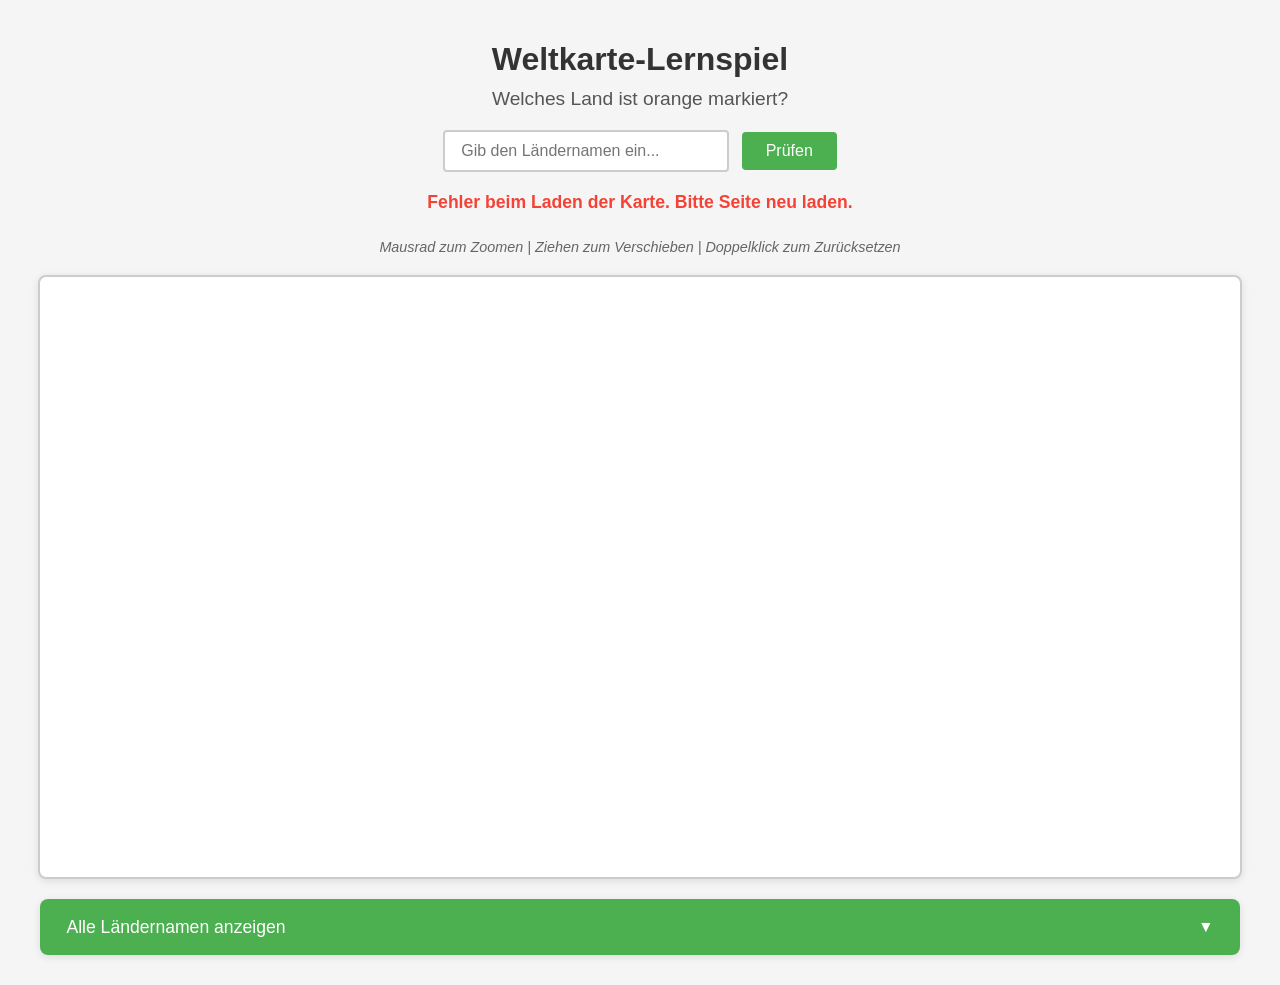
==== index.html @ 850b7359 "feat(INITIAL): Initial commit" ====
<!DOCTYPE html>
<html lang="de">
<head>
    <meta charset="UTF-8">
    <meta name="viewport" content="width=device-width, initial-scale=1.0">
    <title>Weltkarte Länderspiel</title>
    <link rel="stylesheet" href="css/styles.css">
</head>
<body>
    <h1>Weltkarte‑Lernspiel</h1>
    <p id="question">Welches Land ist orange markiert?</p>

    <div class="input-container">
        <input 
            type="text" 
            id="countryInput" 
            placeholder="Gib den Ländernamen ein..." 
            autocomplete="off"
            aria-label="Länderantwort eingeben">
        <button aria-label="Antwort prüfen">Prüfen</button>
    </div>

    <p id="status"></p>
    <p id="controls">Mausrad zum Zoomen | Ziehen zum Verschieben | Doppelklick zum Zurücksetzen</p>

    <div id="mapContainer" role="application" aria-label="Interaktive Weltkarte"></div>

    <div class="accordion-container">
        <button class="accordion-button" id="countryListToggle" aria-expanded="false">
            Alle Ländernamen anzeigen
            <span class="accordion-icon">▼</span>
        </button>
        <div class="accordion-content" id="countryList">
            <!-- Will be populated by JavaScript -->
        </div>
    </div>

    <script type="module" src="js/game.js"></script>
</body>
</html>
---- css/styles.css ----
/* Global Styles */
body {
    font-family: Arial, sans-serif;
    text-align: center;
    margin: 0;
    padding: 20px;
    background-color: #f5f5f5;
}

h1 {
    color: #333;
    margin-bottom: 10px;
}

/* Map Container */
#mapContainer {
    width: 100%;
    max-width: 1200px;
    margin: 20px auto;
    overflow: hidden;
    cursor: grab;
    height: 600px;
    position: relative;
    background-color: #fff;
    border: 2px solid #ccc;
    border-radius: 8px;
    box-shadow: 0 2px 8px rgba(0, 0, 0, 0.1);
}

#mapContainer:active {
    cursor: grabbing;
}

#mapContainer svg {
    width: 100%;
    height: auto;
}

/* Default country color */
#mapContainer svg path {
    fill: #d3d3d3;
    stroke: #999;
    stroke-width: 0.5;
}

/* Country States */
#mapContainer svg path.guessed {
    fill: #4CAF50 !important; /* Green - same as button */
}

#mapContainer svg path.target {
    fill: #FF8C00 !important; /* Dark Orange */
}

/* Highlight circle for small countries */
.country-highlight-circle {
    fill: none;
    stroke: red;
    stroke-width: 2;
    stroke-dasharray: 5, 5;
    animation: pulse 2s ease-in-out infinite;
}

@keyframes pulse {
    0%, 100% {
        stroke-opacity: 1;
        stroke-width: 2;
    }
    50% {
        stroke-opacity: 0.5;
        stroke-width: 3;
    }
}

/* Input and Controls */
.input-container {
    margin: 20px 0;
    display: block;
}

input {
    padding: 0.6em 1em;
    font-size: 1em;
    margin-right: 8px;
    border: 2px solid #ccc;
    border-radius: 4px;
    min-width: 250px;
}

input:focus {
    outline: none;
    border-color: #4CAF50;
}

button {
    padding: 0.6em 1.5em;
    font-size: 1em;
    background-color: #4CAF50;
    color: white;
    border: none;
    border-radius: 4px;
    cursor: pointer;
    transition: background-color 0.3s;
}

button:hover {
    background-color: #45a049;
}

button:active {
    background-color: #3d8b40;
}

/* Status Messages */
#question {
    font-size: 1.2em;
    color: #555;
    margin: 10px 0;
}

#status {
    margin-top: 12px;
    font-weight: bold;
    font-size: 1.1em;
    min-height: 30px;
}

#controls {
    margin-top: 10px;
    font-size: 0.9em;
    color: #666;
    font-style: italic;
}

/* Success Message */
.success {
    color: #4CAF50;
}

.error {
    color: #f44336;
}

/* Accordion Styles */
.accordion-container {
    max-width: 1200px;
    margin: 10px auto;
    background-color: #fff;
    border-radius: 8px;
    box-shadow: 0 2px 8px rgba(0, 0, 0, 0.1);
    overflow: hidden;
}

.accordion-button {
    width: 100%;
    padding: 1em 1.5em;
    font-size: 1.1em;
    background-color: #4CAF50;
    color: white;
    border: none;
    cursor: pointer;
    text-align: left;
    display: flex;
    justify-content: space-between;
    align-items: center;
    transition: background-color 0.3s;
}

.accordion-button:hover {
    background-color: #45a049;
}

.accordion-icon {
    transition: transform 0.3s;
    font-size: 0.9em;
}

.accordion-button[aria-expanded="true"] .accordion-icon {
    transform: rotate(180deg);
}

.accordion-content {
    max-height: 0;
    overflow: hidden;
    transition: max-height 0.3s ease-out;
    background-color: #fff;
}

.accordion-content.active {
    max-height: 600px;
    overflow-y: auto;
}

.country-list {
    display: grid;
    grid-template-columns: repeat(auto-fill, minmax(200px, 1fr));
    gap: 10px;
    padding: 20px;
    list-style: none;
    margin: 0;
}

.country-list li {
    padding: 8px 12px;
    background-color: #f9f9f9;
    border-left: 3px solid #ddd;
    border-radius: 4px;
    font-size: 0.95em;
}

.country-list li.guessed-country {
    background-color: #e8f5e9;
    border-left-color: #4CAF50;
    color: #2e7d32;
}
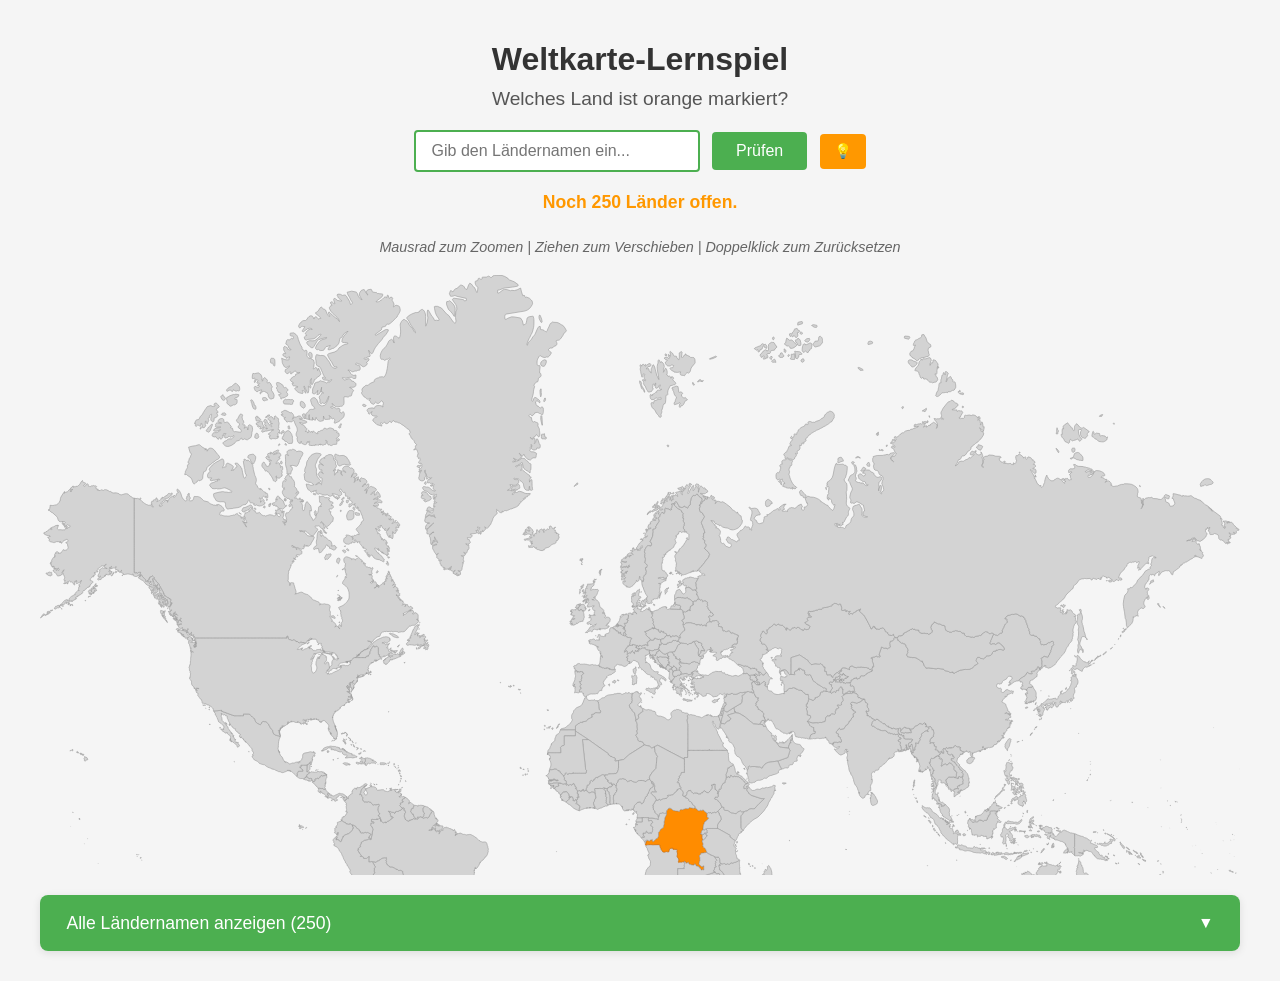
==== commit 9fad61be: "feat: add solution button to reveal current country name" ====
--- a/index.html
+++ b/index.html
@@ -17,7 +17,8 @@
             placeholder="Gib den Ländernamen ein..." 
             autocomplete="off"
             aria-label="Länderantwort eingeben">
-        <button aria-label="Antwort prüfen">Prüfen</button>
+        <button id="checkButton" aria-label="Antwort prüfen">Prüfen</button>
+        <button id="solutionButton" class="solution-button" aria-label="Lösung anzeigen">💡</button>
     </div>
 
     <p id="status"></p>
--- a/css/styles.css
+++ b/css/styles.css
@@ -21,10 +21,7 @@
     cursor: grab;
     height: 600px;
     position: relative;
-    background-color: #fff;
-    border: 2px solid #ccc;
-    border-radius: 8px;
-    box-shadow: 0 2px 8px rgba(0, 0, 0, 0.1);
+
 }
 
 #mapContainer:active {
@@ -46,16 +43,18 @@
 /* Country States */
 #mapContainer svg path.guessed {
     fill: #4CAF50 !important; /* Green - same as button */
+    stroke: #2E7D32 !important; /* Darker green for border */
 }
 
 #mapContainer svg path.target {
     fill: #FF8C00 !important; /* Dark Orange */
+    stroke: #CC6600 !important; /* Darker orange for border */
 }
 
 /* Highlight circle for small countries */
 .country-highlight-circle {
-    fill: none;
-    stroke: red;
+    fill: none !important;
+    stroke: red !important;
     stroke-width: 2;
     stroke-dasharray: 5, 5;
     animation: pulse 2s ease-in-out infinite;
@@ -111,6 +110,21 @@
     background-color: #3d8b40;
 }
 
+.solution-button {
+    background-color: #FF9800;
+    margin-left: 0.5rem;
+    padding: 0.6em 1em;
+    font-size: 0.9em;
+}
+
+.solution-button:hover {
+    background-color: #F57C00;
+}
+
+.solution-button:active {
+    background-color: #E65100;
+}
+
 /* Status Messages */
 #question {
     font-size: 1.2em;
@@ -139,6 +153,10 @@
 
 .error {
     color: #f44336;
+}
+
+.info {
+    color: #FF9800;
 }
 
 /* Accordion Styles */
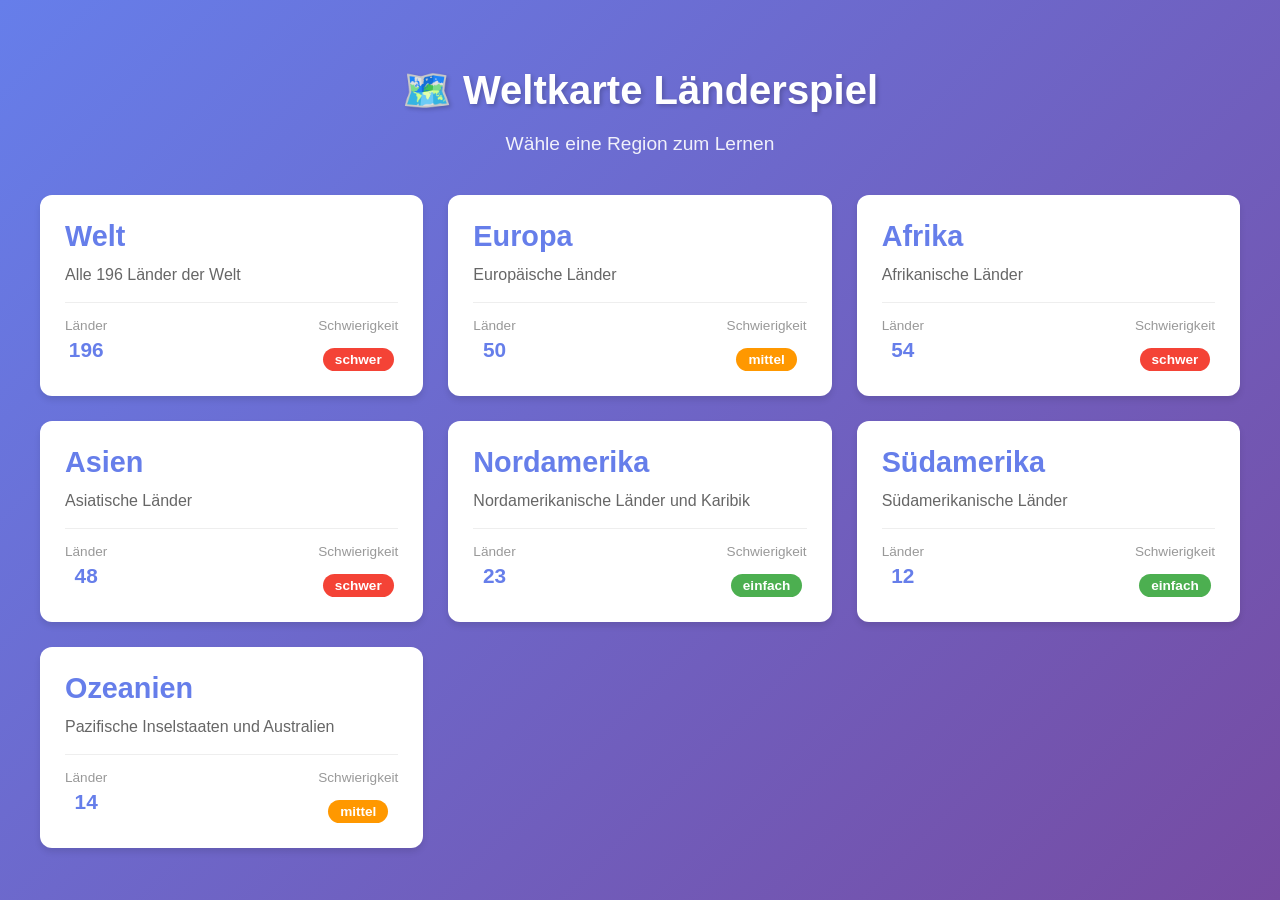
==== commit cc3c7e0b: "feat: add multi-map support with home screen and continent maps - Create maps/ folder structure with" ====
--- a/index.html
+++ b/index.html
@@ -4,38 +4,12 @@
     <meta charset="UTF-8">
     <meta name="viewport" content="width=device-width, initial-scale=1.0">
     <title>Weltkarte Länderspiel</title>
-    <link rel="stylesheet" href="css/styles.css">
+    <meta http-equiv="refresh" content="0; url=home.html">
+    <script>
+        window.location.href = 'home.html';
+    </script>
 </head>
 <body>
-    <h1>Weltkarte‑Lernspiel</h1>
-    <p id="question">Welches Land ist orange markiert?</p>
-
-    <div class="input-container">
-        <input 
-            type="text" 
-            id="countryInput" 
-            placeholder="Gib den Ländernamen ein..." 
-            autocomplete="off"
-            aria-label="Länderantwort eingeben">
-        <button id="checkButton" aria-label="Antwort prüfen">Prüfen</button>
-        <button id="solutionButton" class="solution-button" aria-label="Lösung anzeigen">💡</button>
-    </div>
-
-    <p id="status"></p>
-    <p id="controls">Mausrad zum Zoomen | Ziehen zum Verschieben | Doppelklick zum Zurücksetzen</p>
-
-    <div id="mapContainer" role="application" aria-label="Interaktive Weltkarte"></div>
-
-    <div class="accordion-container">
-        <button class="accordion-button" id="countryListToggle" aria-expanded="false">
-            Alle Ländernamen anzeigen
-            <span class="accordion-icon">▼</span>
-        </button>
-        <div class="accordion-content" id="countryList">
-            <!-- Will be populated by JavaScript -->
-        </div>
-    </div>
-
-    <script type="module" src="js/game.js"></script>
+    <p style="text-align: center; padding: 50px;">Weiterleitung zur Startseite...</p>
 </body>
-</html>
+</html>
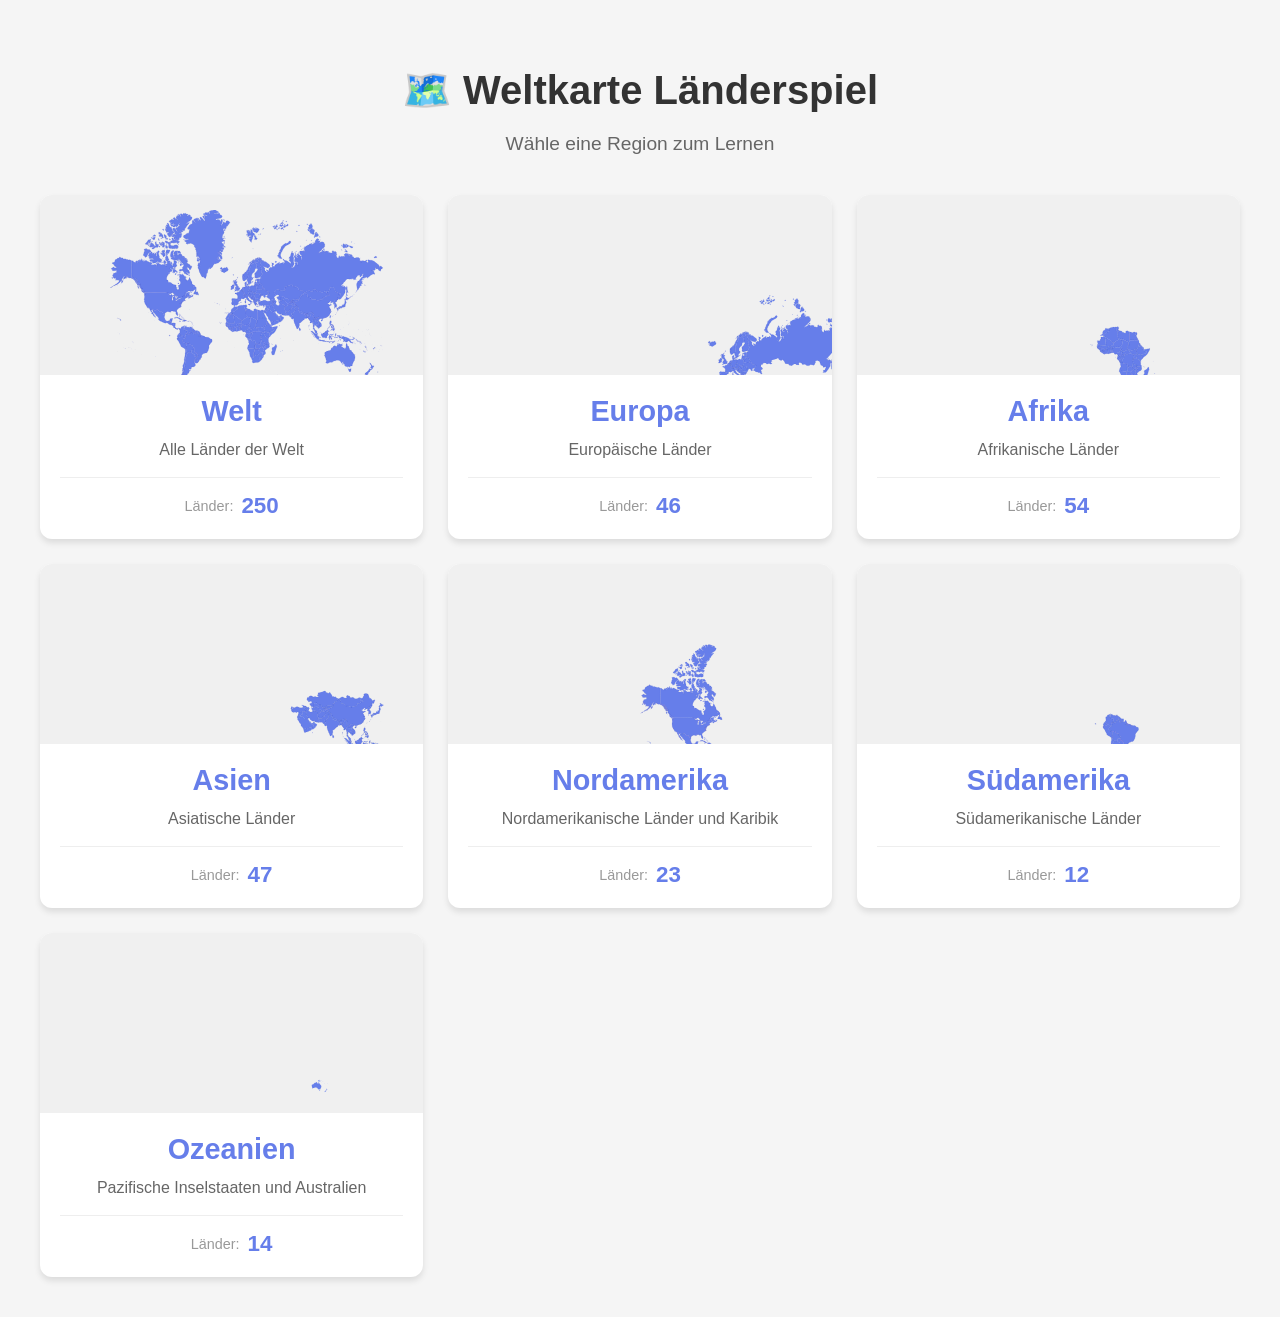
==== commit a5cef585: "refactor: consolidate to single CSS file and improve home page - Move home.html to index.html as mai" ====
--- a/index.html
+++ b/index.html
@@ -3,13 +3,19 @@
 <head>
     <meta charset="UTF-8">
     <meta name="viewport" content="width=device-width, initial-scale=1.0">
-    <title>Weltkarte Länderspiel</title>
-    <meta http-equiv="refresh" content="0; url=home.html">
-    <script>
-        window.location.href = 'home.html';
-    </script>
+    <title>Weltkarte Länderspiel - Kartenauswahl</title>
+    <link rel="stylesheet" href="css/styles.css">
 </head>
-<body>
-    <p style="text-align: center; padding: 50px;">Weiterleitung zur Startseite...</p>
+<body class="home-page">
+    <div class="container">
+        <h1>🗺️ Weltkarte Länderspiel</h1>
+        <p class="subtitle">Wähle eine Region zum Lernen</p>
+
+        <div id="mapGrid" class="map-grid">
+            <!-- Maps will be loaded here by JavaScript -->
+        </div>
+    </div>
+
+    <script type="module" src="js/home.js"></script>
 </body>
-</html>+</html>
--- a/css/styles.css
+++ b/css/styles.css
@@ -0,0 +1,507 @@
+/* Global Styles */
+body {
+    font-family: Arial, sans-serif;
+    text-align: center;
+    margin: 0;
+    padding: 20px;
+    background-color: #f5f5f5;
+}
+
+/* Home Page Styles */
+body.home-page {
+    background-color: #f5f5f5;
+    padding: 0;
+}
+
+body.home-page .container {
+    max-width: 1200px;
+    margin: 0 auto;
+    padding: 40px 20px;
+}
+
+body.home-page h1 {
+    text-align: center;
+    color: #333;
+    font-size: 2.5em;
+    margin-bottom: 10px;
+}
+
+body.home-page .subtitle {
+    text-align: center;
+    color: #666;
+    font-size: 1.2em;
+    margin-bottom: 40px;
+}
+
+.map-grid {
+    display: grid;
+    grid-template-columns: repeat(auto-fit, minmax(320px, 1fr));
+    gap: 25px;
+    margin-top: 30px;
+}
+
+.map-card {
+    background: white;
+    border-radius: 12px;
+    overflow: hidden;
+    box-shadow: 0 4px 6px rgba(0,0,0,0.1);
+    transition: transform 0.3s, box-shadow 0.3s;
+    cursor: pointer;
+    text-decoration: none;
+    color: inherit;
+    display: flex;
+    flex-direction: column;
+}
+
+.map-card:hover {
+    transform: translateY(-5px);
+    box-shadow: 0 8px 15px rgba(0,0,0,0.2);
+}
+
+.map-card-preview {
+    width: 100%;
+    height: 180px;
+    background: #f0f0f0;
+    position: relative;
+    overflow: hidden;
+}
+
+.map-card-preview svg {
+    width: 100%;
+    height: 100%;
+    object-fit: contain;
+    padding: 15px;
+}
+
+.map-card-preview svg path,
+.map-card-preview svg circle {
+    fill: #667eea !important;
+    stroke: #5568d3 !important;
+    stroke-width: 0.5;
+}
+
+.map-card-content {
+    padding: 20px;
+}
+
+.map-card h2 {
+    margin: 0 0 10px 0;
+    color: #667eea;
+    font-size: 1.8em;
+}
+
+.map-card .description {
+    color: #666;
+    margin: 10px 0;
+    font-size: 1em;
+    line-height: 1.5;
+}
+
+.map-card .stat {
+    display: flex;
+    justify-content: center;
+    align-items: center;
+    margin-top: 15px;
+    padding-top: 15px;
+    border-top: 1px solid #eee;
+    gap: 8px;
+}
+
+.map-card .stat-label {
+    font-size: 0.9em;
+    color: #999;
+}
+
+.map-card .stat-value {
+    font-size: 1.4em;
+    font-weight: bold;
+    color: #667eea;
+}
+
+/* Game Page Styles */
+.game-header {
+    position: relative;
+    margin-bottom: 20px;
+}
+
+.back-button {
+    position: absolute;
+    left: 0;
+    top: 50%;
+    transform: translateY(-50%);
+    padding: 8px 16px;
+    background: #667eea;
+    color: white;
+    text-decoration: none;
+    border-radius: 6px;
+    font-size: 0.9em;
+    transition: background 0.3s;
+}
+
+.back-button:hover {
+    background: #5568d3;
+}
+
+h1 {
+    color: #333;
+    margin-bottom: 10px;
+}
+
+/* Map Container */
+#mapContainer {
+    width: 100%;
+    max-width: 1200px;
+    margin: 20px auto;
+    overflow: hidden;
+    cursor: grab;
+    height: 600px;
+    position: relative;
+
+}
+
+#mapContainer:active {
+    cursor: grabbing;
+}
+
+#mapContainer svg {
+    width: 100%;
+    height: auto;
+}
+
+/* Default country color */
+#mapContainer svg path {
+    fill: #d3d3d3;
+    stroke: #999;
+    stroke-width: 0.5;
+}
+
+/* Country States */
+#mapContainer svg path.guessed {
+    fill: #4CAF50 !important; /* Green - same as button */
+    stroke: #2E7D32 !important; /* Darker green for border */
+}
+
+#mapContainer svg path.target {
+    fill: #FF8C00 !important; /* Dark Orange */
+    stroke: #CC6600 !important; /* Darker orange for border */
+}
+
+/* Highlight circle for small countries */
+.country-highlight-circle {
+    fill: none !important;
+    stroke: red !important;
+    stroke-width: 2;
+    stroke-dasharray: 5, 5;
+    animation: pulse 2s ease-in-out infinite;
+}
+
+@keyframes pulse {
+    0%, 100% {
+        stroke-opacity: 1;
+        stroke-width: 2;
+    }
+    50% {
+        stroke-opacity: 0.5;
+        stroke-width: 3;
+    }
+}
+
+/* Input and Controls */
+.input-container {
+    margin: 20px 0;
+    display: block;
+}
+
+input {
+    padding: 0.6em 1em;
+    font-size: 1em;
+    margin-right: 8px;
+    border: 2px solid #ccc;
+    border-radius: 4px;
+    min-width: 250px;
+    box-sizing: border-box;
+}
+
+input:focus {
+    outline: none;
+    border-color: #4CAF50;
+}
+
+button {
+    padding: 0.6em 1.5em;
+    font-size: 1em;
+    background-color: #4CAF50;
+    color: white;
+    border: 2px solid transparent;
+    border-radius: 4px;
+    cursor: pointer;
+    transition: background-color 0.3s;
+    box-sizing: border-box;
+}
+
+button:hover {
+    background-color: #45a049;
+}
+
+button:active {
+    background-color: #3d8b40;
+}
+
+.solution-button {
+    background-color: #FF9800;
+    margin-left: 0.5rem;
+    padding: 0.6em 1em;
+    font-size: 0.9em;
+}
+
+.solution-button:hover {
+    background-color: #F57C00;
+}
+
+.solution-button:active {
+    background-color: #E65100;
+}
+
+/* Status Messages */
+#question {
+    font-size: 1.2em;
+    color: #555;
+    margin: 10px 0;
+}
+
+#status {
+    margin-top: 12px;
+    font-weight: bold;
+    font-size: 1.1em;
+    min-height: 30px;
+}
+
+#controls {
+    margin-top: 10px;
+    font-size: 0.9em;
+    color: #666;
+    font-style: italic;
+}
+
+/* Success Message */
+.success {
+    color: #4CAF50;
+}
+
+.error {
+    color: #f44336;
+}
+
+.info {
+    color: #FF9800;
+}
+
+/* Accordion Styles */
+.accordion-container {
+    max-width: 1200px;
+    margin: 10px auto;
+    background-color: #fff;
+    border-radius: 8px;
+    box-shadow: 0 2px 8px rgba(0, 0, 0, 0.1);
+    overflow: hidden;
+}
+
+.accordion-button {
+    width: 100%;
+    padding: 1em 1.5em;
+    font-size: 1.1em;
+    background-color: #4CAF50;
+    color: white;
+    border: none;
+    cursor: pointer;
+    text-align: left;
+    display: flex;
+    justify-content: space-between;
+    align-items: center;
+    transition: background-color 0.3s;
+}
+
+.accordion-button:hover {
+    background-color: #45a049;
+}
+
+.accordion-icon {
+    transition: transform 0.3s;
+    font-size: 0.9em;
+}
+
+.accordion-button[aria-expanded="true"] .accordion-icon {
+    transform: rotate(180deg);
+}
+
+.accordion-content {
+    max-height: 0;
+    overflow: hidden;
+    transition: max-height 0.3s ease-out;
+    background-color: #fff;
+}
+
+.accordion-content.active {
+    max-height: 600px;
+    overflow-y: auto;
+}
+
+.country-list {
+    display: grid;
+    grid-template-columns: repeat(auto-fill, minmax(200px, 1fr));
+    gap: 10px;
+    padding: 20px;
+    list-style: none;
+    margin: 0;
+}
+
+.country-list li {
+    padding: 8px 12px;
+    background-color: #f9f9f9;
+    border-left: 3px solid #ddd;
+    border-radius: 4px;
+    font-size: 0.95em;
+}
+
+.country-list li.guessed-country {
+    background-color: #e8f5e9;
+    border-left-color: #4CAF50;
+    color: #2e7d32;
+}
+
+/* Responsive Design */
+@media (max-width: 768px) {
+    body {
+        padding: 10px;
+    }
+
+    body.home-page .container {
+        padding: 30px 15px;
+    }
+
+    body.home-page h1 {
+        font-size: 2em;
+    }
+
+    body.home-page .subtitle {
+        font-size: 1em;
+    }
+
+    .map-grid {
+        grid-template-columns: 1fr;
+        gap: 20px;
+    }
+
+    .map-card-preview {
+        height: 150px;
+    }
+
+    .game-header {
+        margin-bottom: 15px;
+    }
+
+    .back-button {
+        position: static;
+        transform: none;
+        display: inline-block;
+        margin-bottom: 10px;
+        font-size: 0.85em;
+        padding: 6px 12px;
+    }
+
+    h1 {
+        font-size: 1.5em;
+        margin-bottom: 8px;
+    }
+
+    #question {
+        font-size: 1em;
+    }
+
+    .input-container {
+        display: flex;
+        flex-wrap: wrap;
+        gap: 8px;
+        justify-content: center;
+    }
+
+    input {
+        flex: 1 1 100%;
+        min-width: 0;
+        width: 100%;
+        margin-right: 0;
+        font-size: 16px; /* Prevents zoom on iOS */
+    }
+
+    button {
+        flex: 1 1 auto;
+        padding: 0.75em 1em;
+        min-width: 0;
+    }
+
+    .solution-button {
+        margin-left: 0;
+        flex: 0 0 auto;
+    }
+
+    #mapContainer {
+        height: 400px;
+        margin: 15px auto;
+    }
+
+    #controls {
+        font-size: 0.8em;
+    }
+
+    .country-list {
+        grid-template-columns: 1fr;
+        padding: 15px;
+        gap: 8px;
+    }
+
+    .accordion-button {
+        font-size: 0.9em;
+        padding: 12px 15px;
+    }
+}
+
+@media (max-width: 480px) {
+    body.home-page h1 {
+        font-size: 1.6em;
+    }
+
+    .map-card h2 {
+        font-size: 1.5em;
+    }
+
+    .map-card-preview {
+        height: 120px;
+    }
+
+    h1 {
+        font-size: 1.3em;
+    }
+
+    #mapContainer {
+        height: 300px;
+    }
+
+    #status {
+        font-size: 1em;
+    }
+
+    .country-list li {
+        font-size: 0.9em;
+        padding: 6px 10px;
+    }
+}
+
+@media (min-width: 769px) and (max-width: 1024px) {
+    .country-list {
+        grid-template-columns: repeat(auto-fill, minmax(180px, 1fr));
+    }
+
+    #mapContainer {
+        height: 500px;
+    }
+}
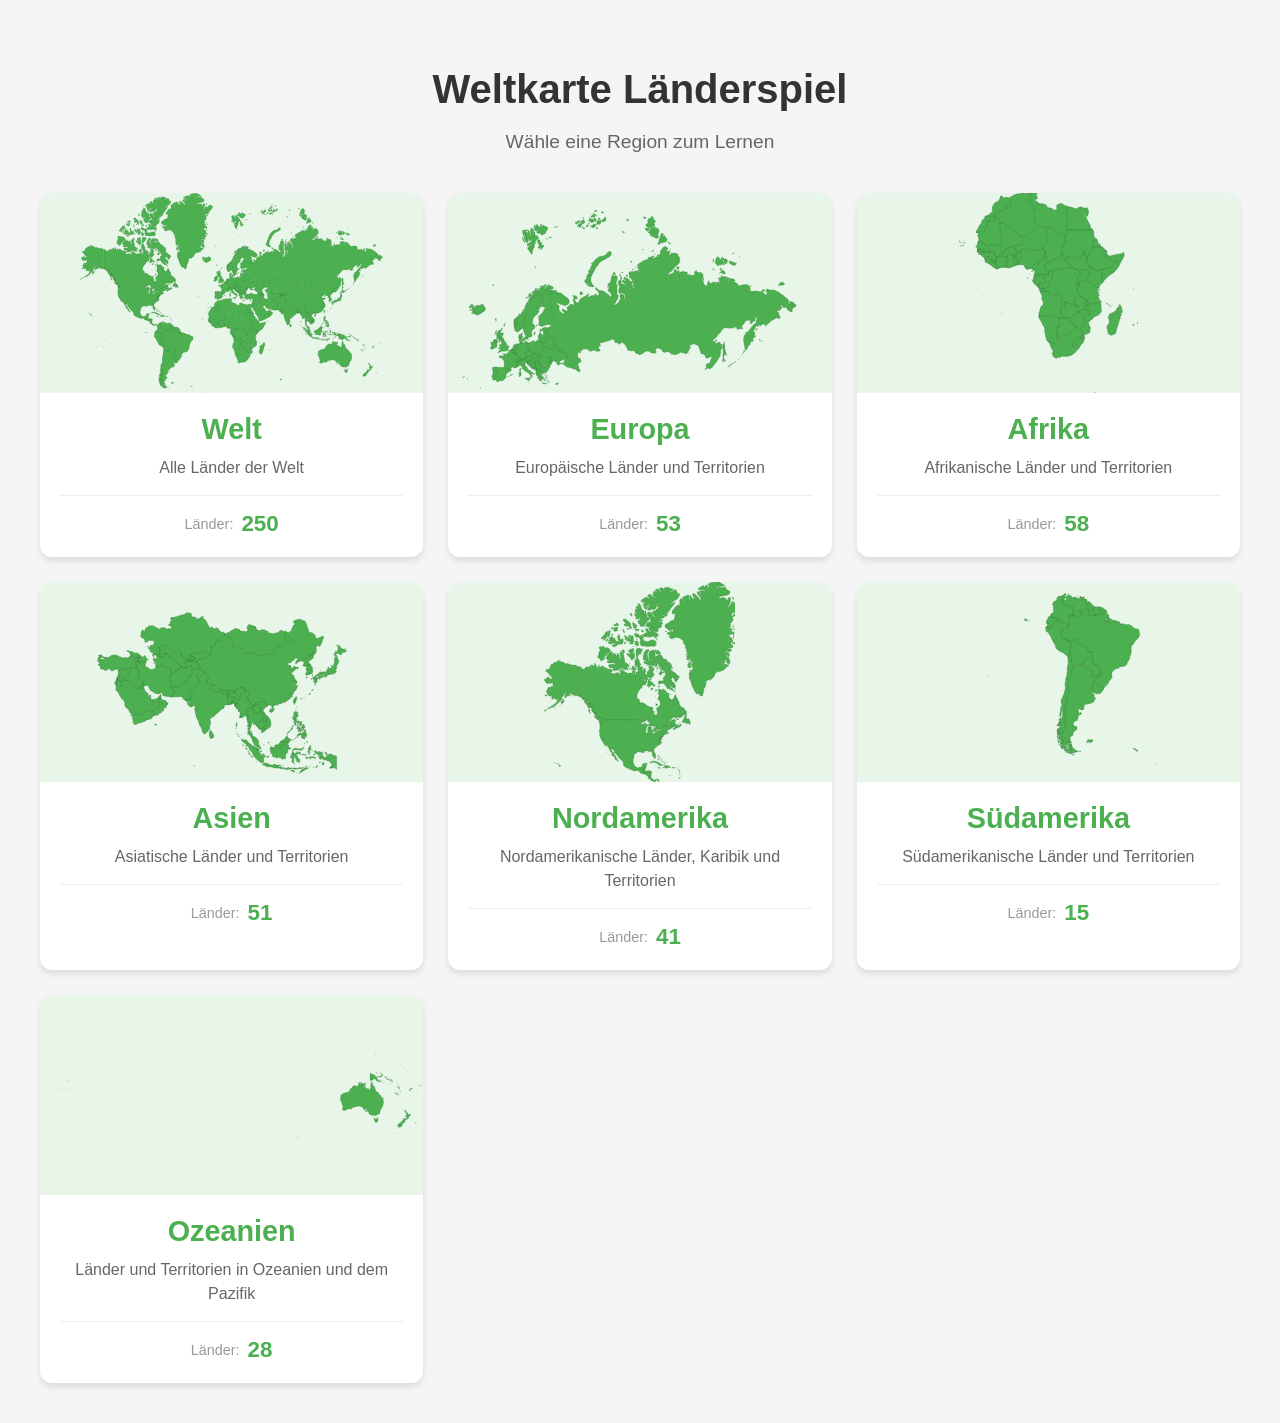
==== commit 959b3f07: "Fix map viewBox for North America and Africa, improve map display and zoom functionality - Fixed Nor" ====
--- a/index.html
+++ b/index.html
@@ -8,7 +8,7 @@
 </head>
 <body class="home-page">
     <div class="container">
-        <h1>🗺️ Weltkarte Länderspiel</h1>
+        <h1>Weltkarte Länderspiel</h1>
         <p class="subtitle">Wähle eine Region zum Lernen</p>
 
         <div id="mapGrid" class="map-grid">
--- a/css/styles.css
+++ b/css/styles.css
@@ -60,24 +60,17 @@
 
 .map-card-preview {
     width: 100%;
-    height: 180px;
-    background: #f0f0f0;
+    height: 200px;
+    background: #e8f5e9;
     position: relative;
     overflow: hidden;
+    background-size: contain;
+    background-position: center;
+    background-repeat: no-repeat;
 }
 
 .map-card-preview svg {
-    width: 100%;
-    height: 100%;
-    object-fit: contain;
-    padding: 15px;
-}
-
-.map-card-preview svg path,
-.map-card-preview svg circle {
-    fill: #667eea !important;
-    stroke: #5568d3 !important;
-    stroke-width: 0.5;
+    display: none;
 }
 
 .map-card-content {
@@ -86,7 +79,7 @@
 
 .map-card h2 {
     margin: 0 0 10px 0;
-    color: #667eea;
+    color: #4CAF50;
     font-size: 1.8em;
 }
 
@@ -115,7 +108,7 @@
 .map-card .stat-value {
     font-size: 1.4em;
     font-weight: bold;
-    color: #667eea;
+    color: #4CAF50;
 }
 
 /* Game Page Styles */
@@ -130,7 +123,7 @@
     top: 50%;
     transform: translateY(-50%);
     padding: 8px 16px;
-    background: #667eea;
+    background: #4CAF50;
     color: white;
     text-decoration: none;
     border-radius: 6px;
@@ -139,7 +132,7 @@
 }
 
 .back-button:hover {
-    background: #5568d3;
+    background: #45a049;
 }
 
 h1 {
@@ -165,7 +158,8 @@
 
 #mapContainer svg {
     width: 100%;
-    height: auto;
+    height: 100%;
+    object-fit: contain;
 }
 
 /* Default country color */
